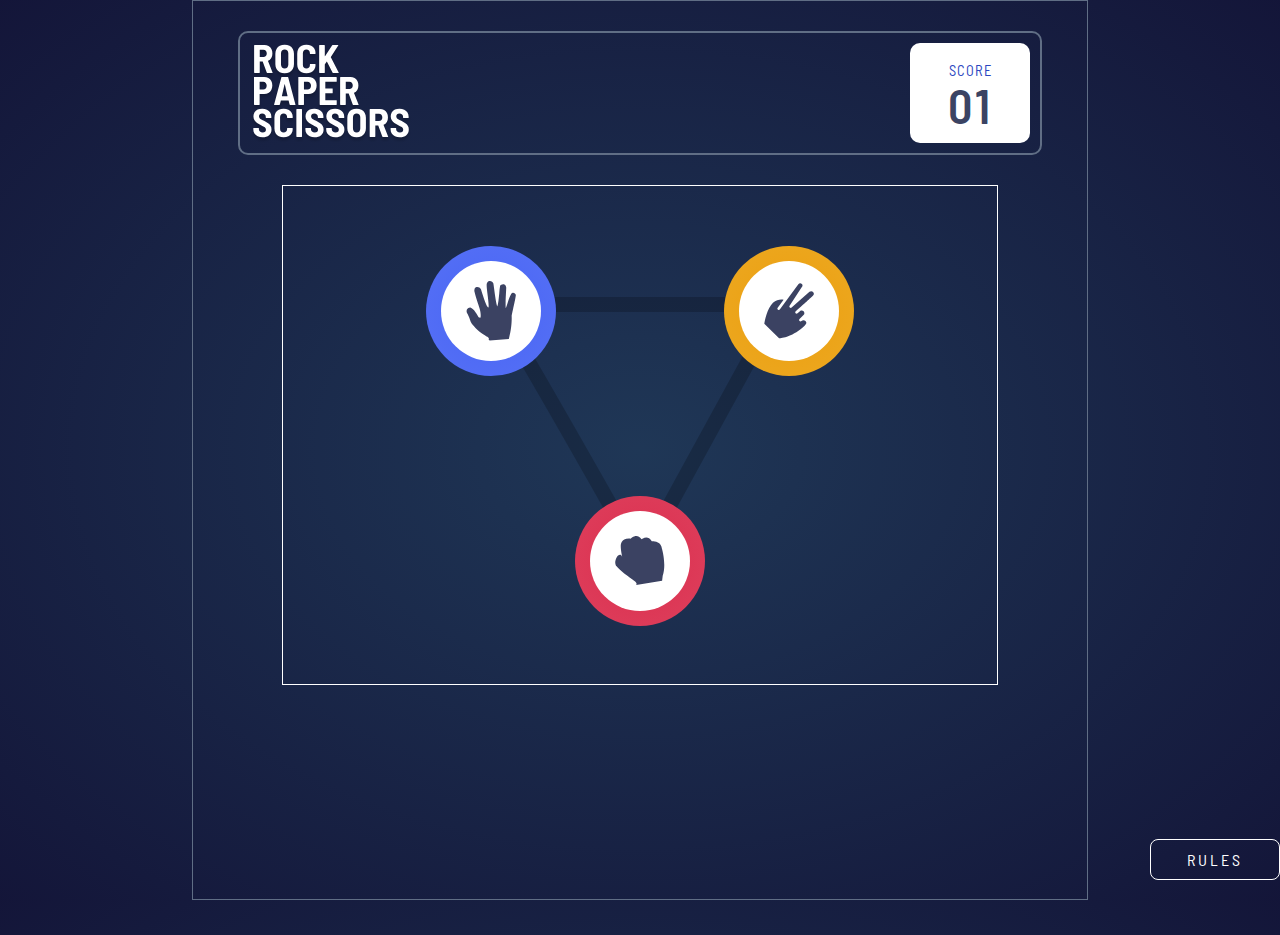
==== rock-paper-scissors-master/index.html @ 16e3e9bf "init commit" ====
<!DOCTYPE html>
<html lang="en">
<head>
  <meta charset="UTF-8">
  <meta http-equiv="X-UA-Compatible" content="IE=edge">
  <meta name="viewport" content="width=device-width, initial-scale=1.0">
  <link rel="stylesheet" href="Style/style.css">
  <link rel="stylesheet" href="Style/media.css">
  <script src="./App/app.js" defer></script>
  <title>Frontend Mentor | Rock, Paper, Scissors</title>
</head>
<body>
    <main>
        <div class="partOne">
            <div class="sTable">
                <img src="./images/logo.svg" alt="">
                <div class="scoreCard">
                    <p id="scoreN">SCORE</p>
                    <p id="scoreVal">01</p>
                </div>
            </div>

            <div class="stepOne">
                <div class="innerOne">
                    <div class="paper elems">
                        <div class="inImg">
                            <img src="./images/icon-paper.svg" alt="">
                        </div>
                    </div>
                    <div class="scissor elems">
                      <div class="inImg">
                          <img src="./images/icon-scissors.svg" alt="">
                      </div>
                    </div>
                </div>
                <div class="innerTwo">
                    <div class="rock elems">
                      <div class="inImg">
                          <img src="./images/icon-rock.svg" alt="">
                      </div>
                    </div>
                </div>
            </div>

            <div class="stepTwo">
                
            </div>

        </div>

 

      <div class="ruleBtn">
          <button id="ruleBtn">RULES</button>
      </div>
      <div class="rules">
          <div class="name">
              <h2>RULES</h2>
              <img id="closeBtn" src="./images/icon-close.svg" alt="">
          </div>
          <div class="ruleImg">
              <img src="./images/image-rules.svg" alt="">
          </div>
      </div>
    </main>
</body>
</html>
---- rock-paper-scissors-master/Style/style.css ----
@import url('https://fonts.googleapis.com/css2?family=Barlow+Semi+Condensed:wght@600;700&display=swap');
*,
*::before,
*::after {
    box-sizing: border-box;
}
html,body,main {
    width: 100%;
    height: 100%;
    padding: 0;
    margin: 0;
    background:radial-gradient(hsl(214, 47%, 23%), hsl(237, 49%, 15%));
    font-family: 'Barlow Semi Condensed', sans-serif;
}
button {font-family: 'Barlow Semi Condensed', sans-serif; }
main {
    position: relative;
}
.ruleBtn {
    position: absolute;
    bottom: 20px;
    right: 0;
}
.ruleBtn button {
    width: 130px;
    border: none;
    outline: none;
    color: white;
    background-color: transparent;
    border: 1px solid white;
    padding: 10px;
    font-size: 1em;
    border-radius: 8px;
    letter-spacing: 3px;
}
.rules {
    display: none;
    position: absolute;
    width: 400px;
    height: 400px;
    top: 50%;
    left: 50%;
    padding: 0px 20px 0px 20px;
    flex-direction: column;
    gap: 10px;
    border-radius: 10px;
    transform: translate(-50%,-50%);
    border: 1px solid white;
    background-color: white;
}
.name {
    display: flex;
    align-items: center;
    justify-content: space-between;
}
.name h2 {  font-size: 1.7em; }
.ruleImg {
    display: flex;
    align-items: center;
    justify-content: center;
}
.name img:hover {
    cursor: pointer;
}
.ruleBtn button:hover {
    cursor: pointer;
    background-color: white;
    color: hsl(237, 49%, 15%);
    border: 1px solid hsl(237, 49%, 15%);
}
.rules.active { display: flex;}
.partOne {
    width: 70%;
    height: 100%;
    margin: auto;
    padding-top: 30px;
    border: 1px solid hsl(217, 16%, 45%);
}
.sTable {
    width: 90%;
    max-height: 140px;
    padding: 10px;
    margin: auto;
    display: flex;
    border-radius: 10px;
    justify-content: space-between;
    align-items: center;
    border: 2px solid hsl(217, 16%, 45%);
}
.scoreCard {
    width: 120px;
    height: 100px;
    padding: 5px;
    border-radius: 10px;
    background-color: white;
    text-align: center;
}
#scoreN {
    font-size: 0.9em;
    letter-spacing: 1px;
    color: hsl(229, 64%, 46%);
}
#scoreVal {
    margin-top: -18px;
    font-size: 3em;
    letter-spacing: 3px;
    font-weight: 600;
    color: hsl(229, 25%, 31%);
}

/* Step One */

.stepOne {
    width: 80%;
    height: 500px;
    margin: auto;
    margin-top: 30px;
    border: 1px solid white;
    background: url(../images/bg-triangle.svg) center no-repeat;
}
.innerOne,.innerTwo {
    width: 60%;
    height: 250px;
    /* height: 50%; */
    margin: auto;
    display: flex;
    align-items: center;
    justify-content: space-between;
}
.paper,
.scissor,
.rock {
    width: 130px;
    height: 130px;
    display: grid;
    border-radius: 50%;
}
.paper { background: radial-gradient(hsl(230, 89%, 62%),hsl(230, 89%, 65%));}
.scissor { background: radial-gradient(hsl(39, 89%, 49%),hsl(40, 84%, 53%)); }
.rock { background: radial-gradient(hsl(349, 71%, 52%),hsl(349, 70%, 56%)); }
.inImg {
    margin: auto;
    width: 100px;
    height: 100px;
    border-radius: 50%;
    display: flex;
    align-items: center;
    justify-content: center;
    background-color: white;
}
.inImg img {
    width: 50%;
}
.innerTwo {
    justify-content: center;
}
.elems:hover {
    cursor: pointer;
}
.elems.active {
    animation: ripple 3s linear 1;
}

@keyframes ripple {
    0% {
      box-shadow: 0 0 0 0 rgba(178, 176, 176, 0.314),
                  0 0 0 3em rgba(142, 138, 138, 0.322),
                  0 0 0 6em rgba(87, 85, 85, 0.107),
                  0 0 0 9em rgba(38, 38, 38, 0.058),
                  0 0 0 12em rgba(38, 38, 38, 0.058),
                  0 0 0 15em rgba(38, 38, 38, 0.058),
    }
    100% {
      box-shadow: 0 0 0 3em rgba(178, 176, 176, 0.314),
                  0 0 0 6em rgba(142, 138, 138, 0.322),
                  0 0 0 9em rgba(87, 85, 85, 0.107),
                  0 0 0 12em rgba(38, 38, 38, 0.058),
                  0 0 0 15em rgba(38, 38, 38, 0.058),
                  0 0 0 18em rgba(38, 38, 38, 0.058)
    }
}

/* Step Two */

.stepTwo {
    width: 80%;
    height: 250px;
    
}
---- rock-paper-scissors-master/Style/media.css ----
@media screen and (max-width: 1024px) {
    .partOne {
        width: 90%;
    }
    .stepOne {
        width: 90%;
    }
    .innerOne,.innerTwo {
        width: 60%;
    }
}
@media screen and (max-width: 700px) {
    .paper,.scissor, .rock {
        width: 110px;
        height: 110px;
    }
    .inImg {
        width:80px;
        height:80px;
    }
    .inImg img {
        width: 40%;
    }
    .innerOne,.innerTwo {
        width: 80%;
    }
}
@media screen and (max-width: 470px) {
    .paper,.scissor, .rock {
        width: 90px;
        height: 90px;
    }
    .stepOne {
        background-size: 90%;
    }
    .inImg {
        width:70px;
        height:70px;
    }
    .inImg img {
        width: 40%;
    }
    .innerOne,.innerTwo {
        width: 100%;
    }
}
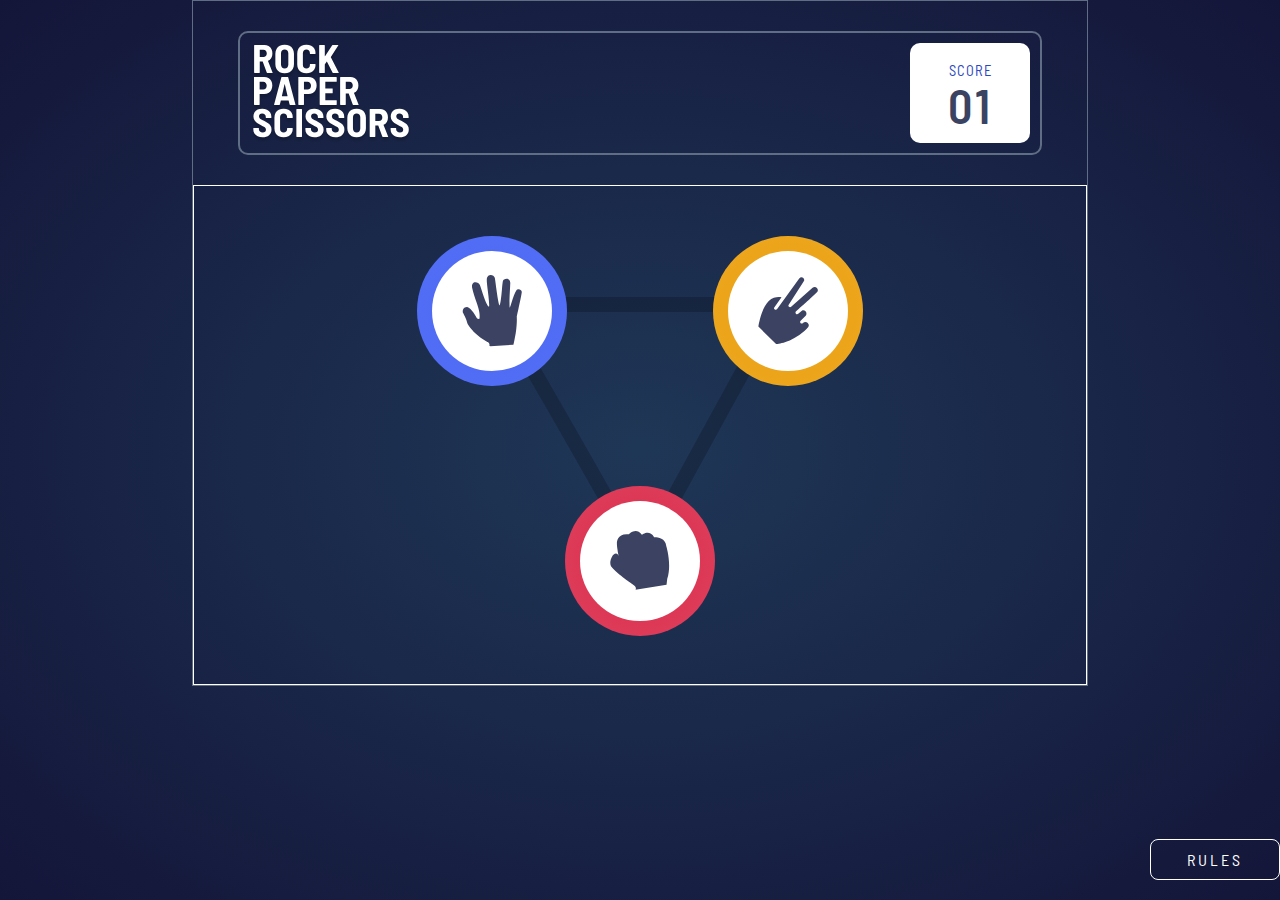
==== commit 7ae680ac: "game reset pending" ====
--- a/rock-paper-scissors-master/index.html
+++ b/rock-paper-scissors-master/index.html
@@ -22,19 +22,19 @@
 
             <div class="stepOne">
                 <div class="innerOne">
-                    <div class="paper elems">
+                    <div class="paper elems objs">
                         <div class="inImg">
                             <img src="./images/icon-paper.svg" alt="">
                         </div>
                     </div>
-                    <div class="scissor elems">
+                    <div class="scissor elems objs">
                       <div class="inImg">
                           <img src="./images/icon-scissors.svg" alt="">
                       </div>
                     </div>
                 </div>
                 <div class="innerTwo">
-                    <div class="rock elems">
+                    <div class="rock elems objs">
                       <div class="inImg">
                           <img src="./images/icon-rock.svg" alt="">
                       </div>
@@ -42,8 +42,64 @@
                 </div>
             </div>
 
-            <div class="stepTwo">
-                
+
+            <div class="stepTwo game">
+                <div class="userPick">
+                    <div class="pick">
+                        <h2>YOU PICKED</h2>
+                    </div>
+                    <!-- <div class="scissor elems">
+                        <div class="inImg">
+                            <img src="./images/icon-scissors.svg" alt="">
+                        </div>
+                    </div> -->
+                </div>
+                <div class="decision">
+                    <h1>YOU WIN</h1>
+                    <button>PLAY AGAIN</button>
+                </div>
+                <div class="housePick">
+                    <div class="pick">
+                        <h2>HOUSE PICKED</h2>
+                    </div>
+                    <div class="rock elems">
+                        <div class="inImg">
+                            <img src="./images/icon-rock.svg" alt="">
+                        </div>
+                    </div>
+                </div>
+            </div>
+
+            <div class="stepThree game">
+                <div class="userPick">
+                    <div class="pick">
+                        <h2>YOU PICKED</h2>
+                    </div>
+                    <!-- <div class="scissor elems">
+                        <div class="inImg">
+                            <img src="./images/icon-scissors.svg" alt="">
+                        </div>
+                    </div> -->
+                </div>
+                <div class="decision">
+                    <h1>YOU WIN</h1>
+                    <button>PLAY AGAIN</button>
+                </div>
+                <div class="housePick">
+                    <div class="pick">
+                        <h2>HOUSE PICKED</h2>
+                    </div>
+                    <!-- <div class="rock elems">
+                        <div class="inImg">
+                            <img src="./images/icon-rock.svg" alt="">
+                        </div>
+                    </div> -->
+                </div>
+            </div>
+
+            <div class="mob decision">
+                <h1>YOU WIN</h1>
+                <button>PLAY AGAIN</button>
             </div>
 
         </div>
--- a/rock-paper-scissors-master/Style/style.css
+++ b/rock-paper-scissors-master/Style/style.css
@@ -71,7 +71,6 @@
 .rules.active { display: flex;}
 .partOne {
     width: 70%;
-    height: 100%;
     margin: auto;
     padding-top: 30px;
     border: 1px solid hsl(217, 16%, 45%);
@@ -111,7 +110,7 @@
 /* Step One */
 
 .stepOne {
-    width: 80%;
+    width: 100%;
     height: 500px;
     margin: auto;
     margin-top: 30px;
@@ -119,9 +118,8 @@
     background: url(../images/bg-triangle.svg) center no-repeat;
 }
 .innerOne,.innerTwo {
-    width: 60%;
+    width: 50%;
     height: 250px;
-    /* height: 50%; */
     margin: auto;
     display: flex;
     align-items: center;
@@ -130,8 +128,8 @@
 .paper,
 .scissor,
 .rock {
-    width: 130px;
-    height: 130px;
+    width: 150px;
+    height: 150px;
     display: grid;
     border-radius: 50%;
 }
@@ -140,8 +138,8 @@
 .rock { background: radial-gradient(hsl(349, 71%, 52%),hsl(349, 70%, 56%)); }
 .inImg {
     margin: auto;
-    width: 100px;
-    height: 100px;
+    width: 120px;
+    height: 120px;
     border-radius: 50%;
     display: flex;
     align-items: center;
@@ -157,8 +155,8 @@
 .elems:hover {
     cursor: pointer;
 }
-.elems.active {
-    animation: ripple 3s linear 1;
+.elems.winner {
+    animation: ripple 1s linear infinite;
 }
 
 @keyframes ripple {
@@ -182,8 +180,103 @@
 
 /* Step Two */
 
+.stepTwo .housePick .elems {
+    background: none;
+}
+.stepTwo .housePick .elems .inImg {
+    background-color: hsl(229, 25%, 31%);
+}
+.stepTwo .housePick .elems .inImg img{
+    display: none;
+}
+.stepTwo .decision {
+    display: none;
+}
+
+
+
+
+
+
+
+/* Step Three */
+
+.game {
+    width: 100%;
+    height: 350px;
+    margin: auto;
+    margin-top: 30px;
+    display: flex;
+    align-items: center;
+    justify-content: center;
+    border: 1px solid white;
+}
+.userPick,
+.housePick {
+    width: 30%;
+    height: 80%;
+    border: 1px solid white;
+    display: flex;
+    flex-direction: column;
+    gap: 20px;
+    color: white;
+    align-items: center;
+    justify-content: flex-start;
+}
+.userPick h2,
+.housePick h2 {
+    letter-spacing: 1.5px;
+    text-align: center;
+}
+.decision {
+    width: 40%;
+    display: none;
+    margin-top: -50px;
+    align-items: center;
+    justify-content: center;
+    flex-direction: column;
+    color: white;
+    text-align: center;
+}
+.decision h1 {
+    font-size: 3em;
+}
+.decision button {
+    width: 50%;
+    padding: 8px;
+    border: none;
+    outline: none;
+    font-size: 1em;
+    margin-top: -20px;
+    border-radius: 5px;
+    color: hsl(349, 71%, 52%);
+}
+.decision button:hover {
+    cursor: pointer;
+    box-shadow: 0px 0px 3px 3px rgb(158, 152, 152);
+}
+.mob {
+    display: none;
+}
+.stepOne {
+    display: block;
+}
 .stepTwo {
-    width: 80%;
-    height: 250px;
-    
+    display: none;
+}
+.stepThree {
+    display: none;
+}
+.stepThree.done {
+    width: 100%;
+}
+.userPick.done,
+.housePick.done {
+    width: 30%;
+}
+.decision.done {
+    display: flex;
+}
+.mob.done {
+    display: none;
 }--- a/rock-paper-scissors-master/Style/media.css
+++ b/rock-paper-scissors-master/Style/media.css
@@ -2,7 +2,7 @@
     .partOne {
         width: 90%;
     }
-    .stepOne {
+    .game {
         width: 90%;
     }
     .innerOne,.innerTwo {
@@ -24,6 +24,10 @@
     .innerOne,.innerTwo {
         width: 80%;
     }
+    .userPick,
+    .housePick {
+        width: 40%;
+    }
 }
 @media screen and (max-width: 470px) {
     .paper,.scissor, .rock {
@@ -40,7 +44,27 @@
     .inImg img {
         width: 40%;
     }
-    .innerOne,.innerTwo {
-        width: 100%;
+    .stepThree .userPick,.stepThree .housePick {
+        width: 50%;
+        justify-content: center;
+    }
+    .userPick .pick,
+    .housePick .pick {
+        order: 2;
+    }
+    .pick h2 {
+        font-size: 1.3em;
+    }
+    .decision,
+    .decision.done {
+        display: none;
+    }
+    .mob {
+        margin: auto;
+        display: none;
+        width: 80%;
+    }
+    .mob.done {
+        display: flex;
     }
 }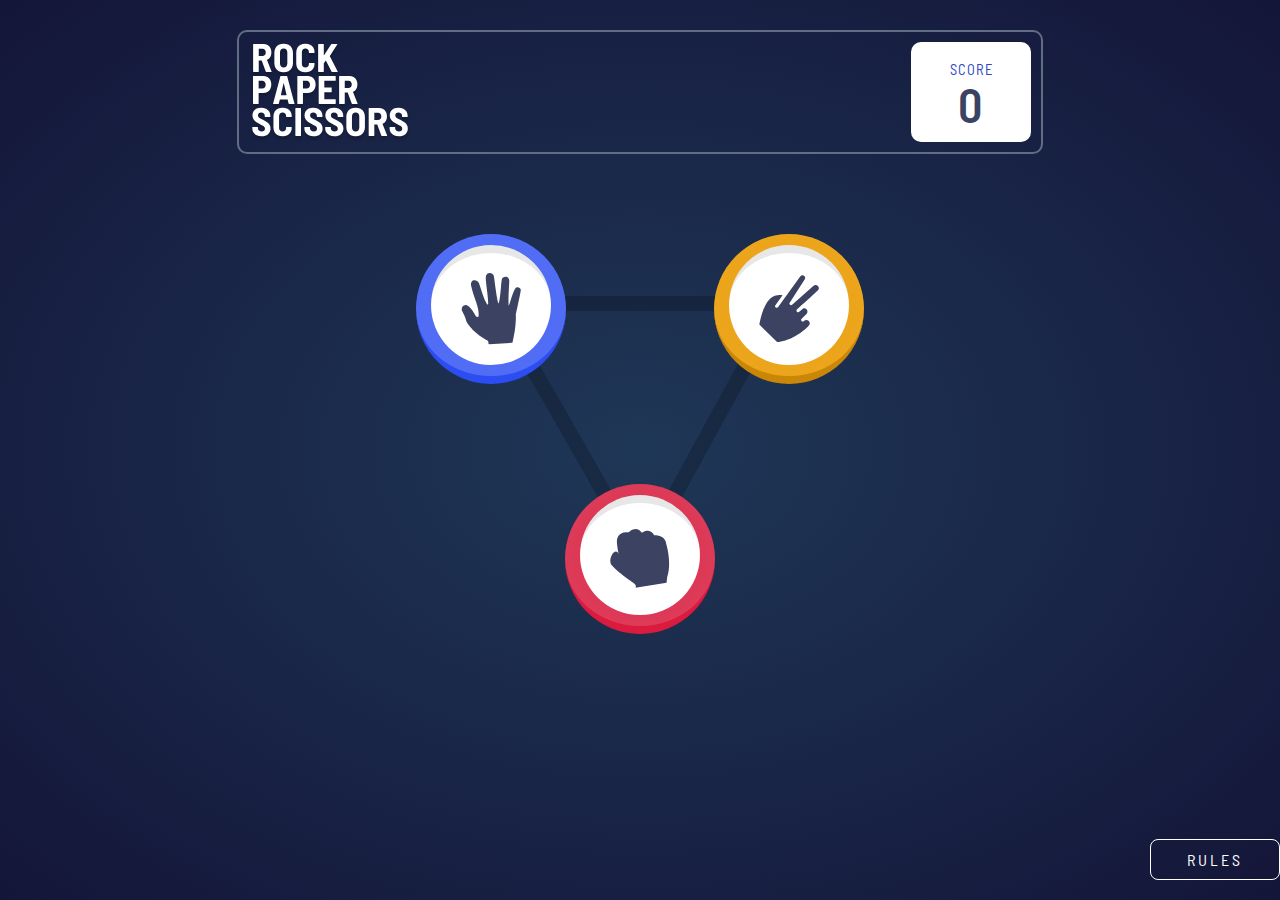
==== commit 848053de: "all done" ====
--- a/rock-paper-scissors-master/index.html
+++ b/rock-paper-scissors-master/index.html
@@ -16,7 +16,7 @@
                 <img src="./images/logo.svg" alt="">
                 <div class="scoreCard">
                     <p id="scoreN">SCORE</p>
-                    <p id="scoreVal">01</p>
+                    <p id="scoreVal">0</p>
                 </div>
             </div>
 
@@ -48,21 +48,12 @@
                     <div class="pick">
                         <h2>YOU PICKED</h2>
                     </div>
-                    <!-- <div class="scissor elems">
-                        <div class="inImg">
-                            <img src="./images/icon-scissors.svg" alt="">
-                        </div>
-                    </div> -->
-                </div>
-                <div class="decision">
-                    <h1>YOU WIN</h1>
-                    <button>PLAY AGAIN</button>
                 </div>
                 <div class="housePick">
                     <div class="pick">
                         <h2>HOUSE PICKED</h2>
                     </div>
-                    <div class="rock elems">
+                    <div class="rock elems dummyElement">
                         <div class="inImg">
                             <img src="./images/icon-rock.svg" alt="">
                         </div>
@@ -75,31 +66,21 @@
                     <div class="pick">
                         <h2>YOU PICKED</h2>
                     </div>
-                    <!-- <div class="scissor elems">
-                        <div class="inImg">
-                            <img src="./images/icon-scissors.svg" alt="">
-                        </div>
-                    </div> -->
                 </div>
                 <div class="decision">
                     <h1>YOU WIN</h1>
-                    <button>PLAY AGAIN</button>
+                    <button onclick="playAgain()">PLAY AGAIN</button>
                 </div>
                 <div class="housePick">
                     <div class="pick">
                         <h2>HOUSE PICKED</h2>
                     </div>
-                    <!-- <div class="rock elems">
-                        <div class="inImg">
-                            <img src="./images/icon-rock.svg" alt="">
-                        </div>
-                    </div> -->
                 </div>
             </div>
 
             <div class="mob decision">
                 <h1>YOU WIN</h1>
-                <button>PLAY AGAIN</button>
+                <button onclick="playAgain()">PLAY AGAIN</button>
             </div>
 
         </div>
--- a/rock-paper-scissors-master/Style/style.css
+++ b/rock-paper-scissors-master/Style/style.css
@@ -73,7 +73,6 @@
     width: 70%;
     margin: auto;
     padding-top: 30px;
-    border: 1px solid hsl(217, 16%, 45%);
 }
 .sTable {
     width: 90%;
@@ -114,7 +113,6 @@
     height: 500px;
     margin: auto;
     margin-top: 30px;
-    border: 1px solid white;
     background: url(../images/bg-triangle.svg) center no-repeat;
 }
 .innerOne,.innerTwo {
@@ -132,10 +130,20 @@
     height: 150px;
     display: grid;
     border-radius: 50%;
-}
-.paper { background: radial-gradient(hsl(230, 89%, 62%),hsl(230, 89%, 65%));}
-.scissor { background: radial-gradient(hsl(39, 89%, 49%),hsl(40, 84%, 53%)); }
-.rock { background: radial-gradient(hsl(349, 71%, 52%),hsl(349, 70%, 56%)); }
+    
+}
+.paper { 
+    background: radial-gradient(hsl(230, 89%, 62%),hsl(230, 89%, 65%));
+    border-bottom: 8px solid hsl(230, 88%, 56%);
+}
+.scissor { 
+    background: radial-gradient(hsl(39, 89%, 49%),hsl(40, 84%, 53%)); 
+    border-bottom: 8px solid hsl(39, 93%, 41%);
+}
+.rock { 
+    background: radial-gradient(hsl(349, 71%, 52%),hsl(349, 70%, 56%)); 
+    border-bottom: 8px solid hsl(349, 78%, 48%);
+}
 .inImg {
     margin: auto;
     width: 120px;
@@ -145,6 +153,7 @@
     align-items: center;
     justify-content: center;
     background-color: white;
+    border-top: 8px solid rgba(0, 0, 0, 0.096);
 }
 .inImg img {
     width: 50%;
@@ -185,6 +194,7 @@
 }
 .stepTwo .housePick .elems .inImg {
     background-color: hsl(229, 25%, 31%);
+    border-top: none;
 }
 .stepTwo .housePick .elems .inImg img{
     display: none;
@@ -192,9 +202,9 @@
 .stepTwo .decision {
     display: none;
 }
-
-
-
+.stepTwo .elems {
+    border-bottom: none;
+}
 
 
 
@@ -209,13 +219,11 @@
     display: flex;
     align-items: center;
     justify-content: center;
-    border: 1px solid white;
 }
 .userPick,
 .housePick {
     width: 30%;
     height: 80%;
-    border: 1px solid white;
     display: flex;
     flex-direction: column;
     gap: 20px;
--- a/rock-paper-scissors-master/Style/media.css
+++ b/rock-paper-scissors-master/Style/media.css
@@ -35,7 +35,7 @@
         height: 90px;
     }
     .stepOne {
-        background-size: 90%;
+        background-size: 80%;
     }
     .inImg {
         width:70px;
@@ -67,4 +67,13 @@
     .mob.done {
         display: flex;
     }
+    .sTable img {
+        width: 110px;
+        height: 70px;
+    }
+    .scoreCard {
+        width: 90px;
+        height: 90px;
+        padding: 2px;
+    }
 }